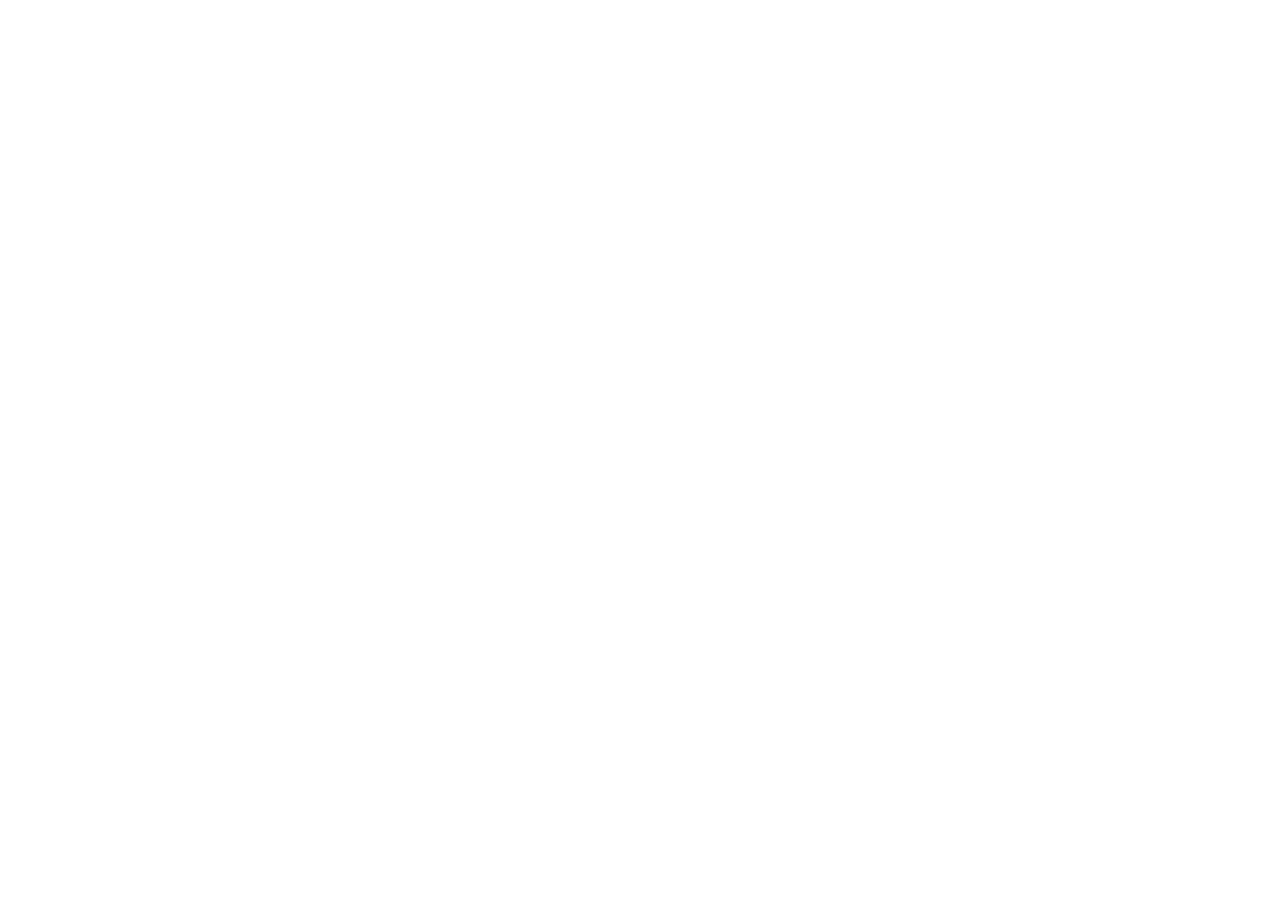
==== index.html @ caa86ff1 "Primeiro Commit" ====
<!DOCTYPE html>
<html lang="pt-br">
<head>
    <meta charset="UTF-8">
    <meta name="viewport" content="width=device-width, initial-scale=1.0">
    <title>Portifólio</title>
</head>
<body>
    
</body>
</html>
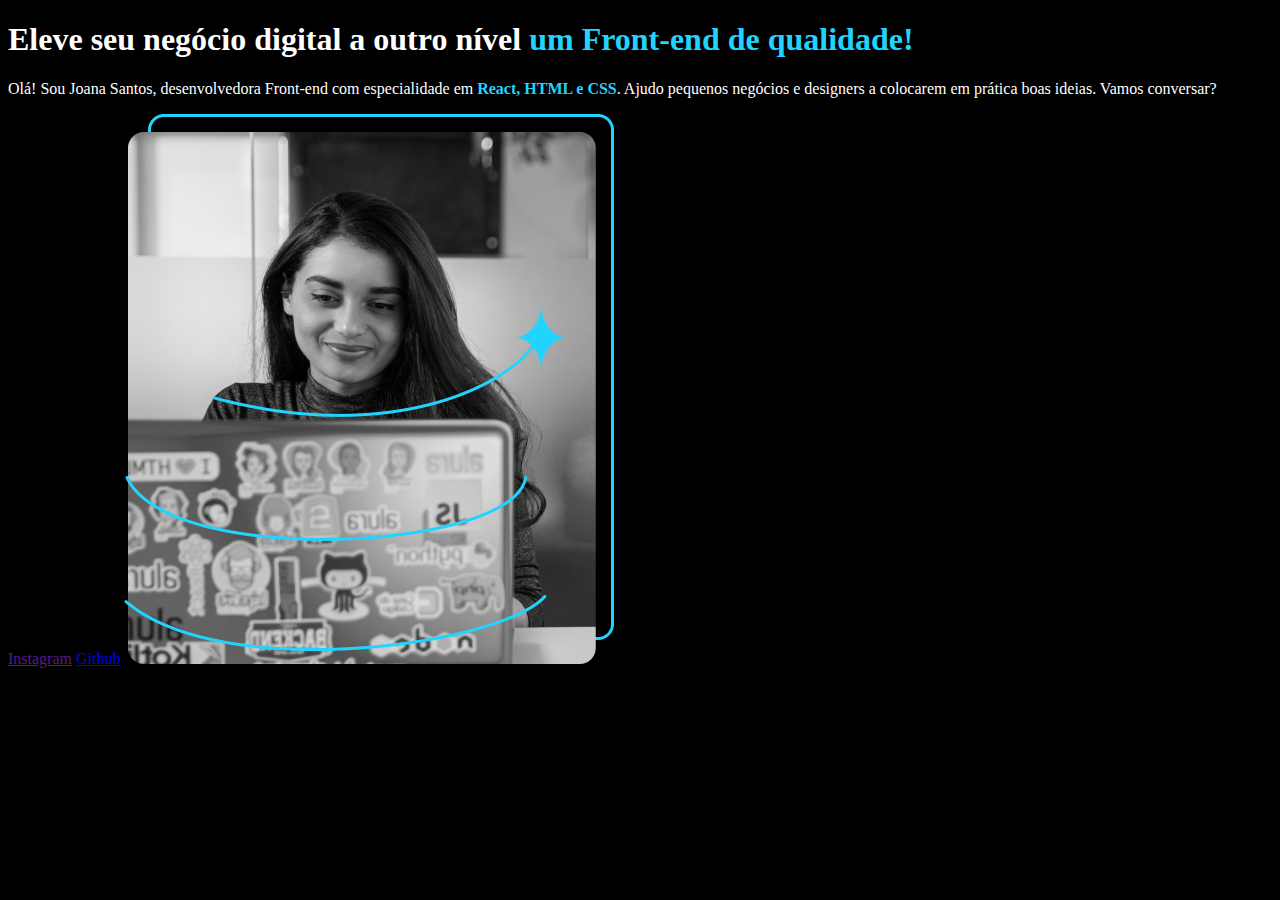
==== commit 457fc32d: "Style.css" ====
--- a/index.html
+++ b/index.html
@@ -3,9 +3,20 @@
 <head>
     <meta charset="UTF-8">
     <meta name="viewport" content="width=device-width, initial-scale=1.0">
+    <link rel="stylesheet" href="./style.css">
     <title>Portifólio</title>
 </head>
 <body>
-    
+    <header></header>
+    <main>
+        <h1>Eleve seu negócio digital a outro nível <strong>um Front-end de qualidade!</strong></h1>
+        <p>Olá! Sou Joana Santos, desenvolvedora Front-end com especialidade em <strong>React, HTML e CSS</strong>. Ajudo pequenos negócios e designers a colocarem em prática boas ideias. Vamos conversar?</p>
+        <a href="">Instagram</a>
+        <a href="https://github.com/IMonteiroDev?tab=repositories">Github</a>
+        <img src="./Imagem.png" alt="Foto da Joana Santos programando">
+    </main>
+    <footer>
+
+    </footer>
 </body>
 </html>--- a/style.css
+++ b/style.css
@@ -0,0 +1,8 @@
+body{
+    background-color: black;
+    color: white;
+}
+
+strong{
+    color: #22d4fd;
+}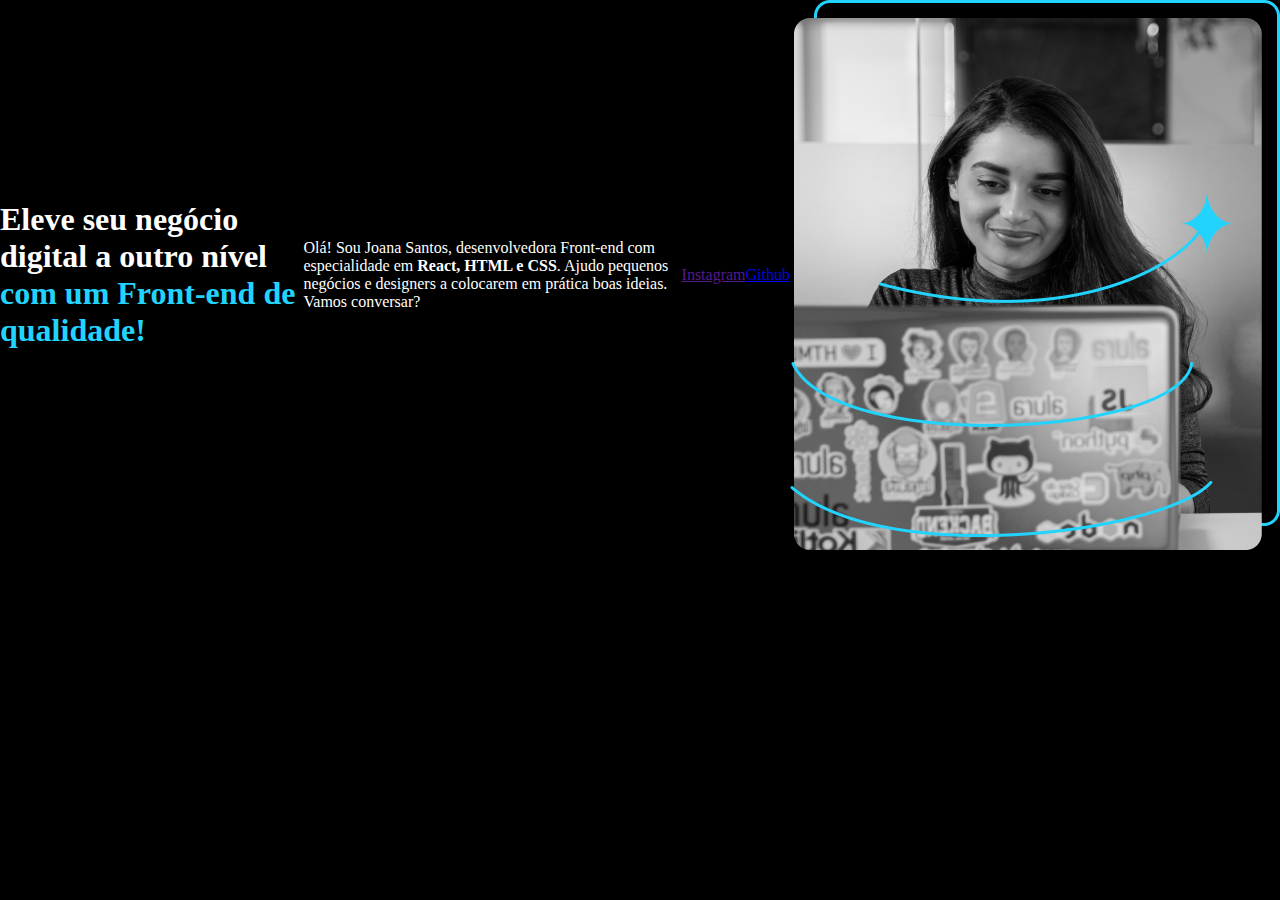
==== commit 0288fbdb: "Primeiro Projeto Terminado" ====
--- a/index.html
+++ b/index.html
@@ -8,8 +8,8 @@
 </head>
 <body>
     <header></header>
-    <main>
-        <h1>Eleve seu negócio digital a outro nível <strong>um Front-end de qualidade!</strong></h1>
+    <main class="apresentacao"> <!-- Utilizasse class para ser um container-->
+        <h1>Eleve seu negócio digital a outro nível <strong class="titulo-destaque">com um Front-end de qualidade!</strong></h1>
         <p>Olá! Sou Joana Santos, desenvolvedora Front-end com especialidade em <strong>React, HTML e CSS</strong>. Ajudo pequenos negócios e designers a colocarem em prática boas ideias. Vamos conversar?</p>
         <a href="">Instagram</a>
         <a href="https://github.com/IMonteiroDev?tab=repositories">Github</a>
--- a/style.css
+++ b/style.css
@@ -1,8 +1,20 @@
+*{
+    margin: 0;
+    padding: 0;
+}
+
 body{
+    height: 100vh;
+    box-sizing: border-box;
     background-color: black;
     color: white;
 }
 
-strong{
+.titulo-destaque{
     color: #22d4fd;
+}
+
+.apresentacao {
+    display: flex;
+    align-items: center;
 }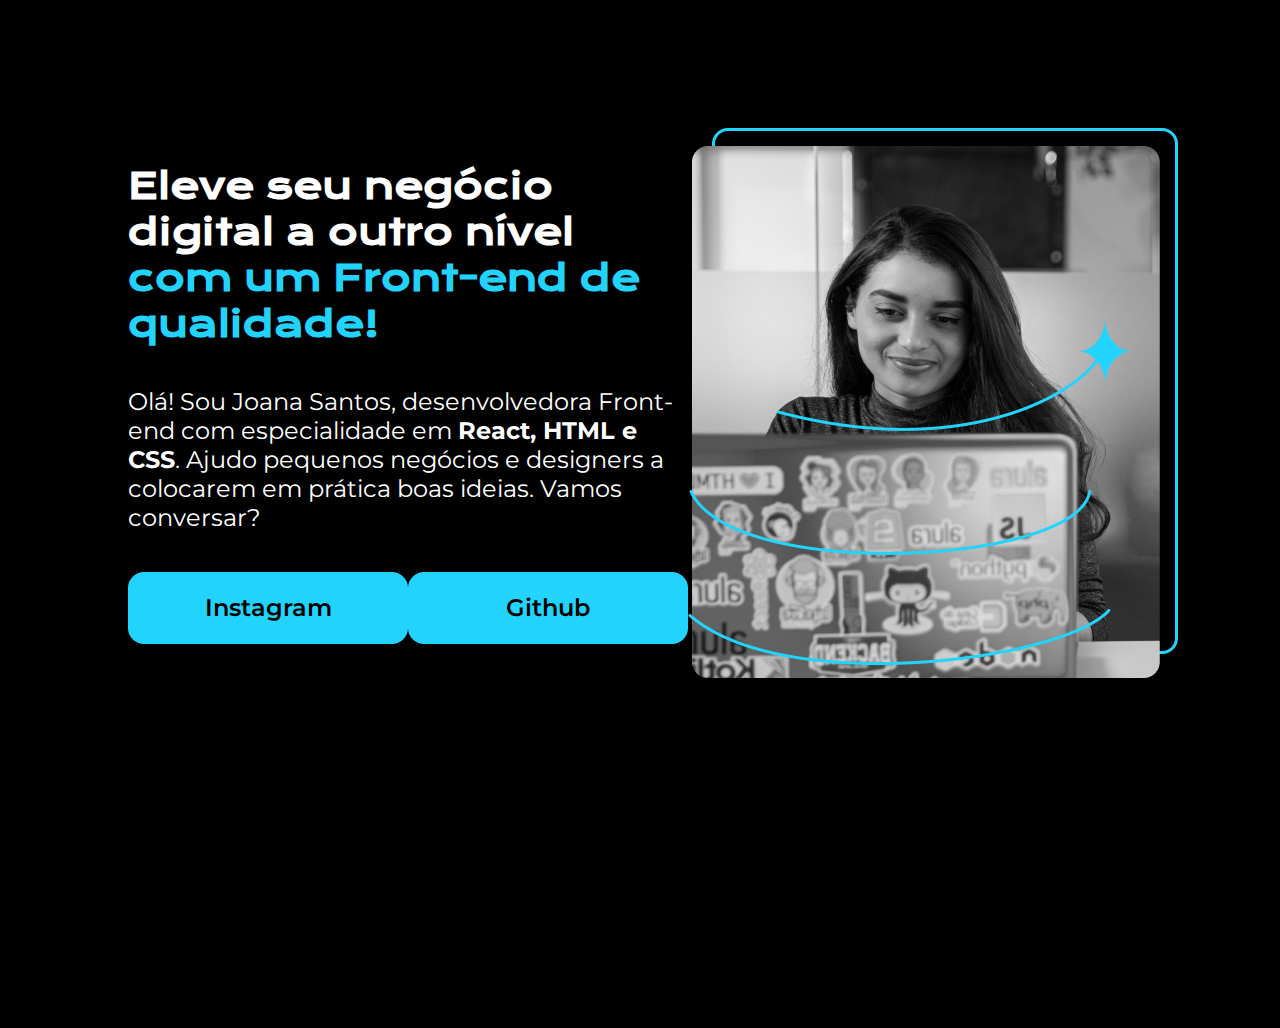
==== commit b3e3a1a5: "Fim Portifolio" ====
--- a/index.html
+++ b/index.html
@@ -9,10 +9,14 @@
 <body>
     <header></header>
     <main class="apresentacao"> <!-- Utilizasse class para ser um container-->
-        <h1>Eleve seu negócio digital a outro nível <strong class="titulo-destaque">com um Front-end de qualidade!</strong></h1>
-        <p>Olá! Sou Joana Santos, desenvolvedora Front-end com especialidade em <strong>React, HTML e CSS</strong>. Ajudo pequenos negócios e designers a colocarem em prática boas ideias. Vamos conversar?</p>
-        <a href="">Instagram</a>
-        <a href="https://github.com/IMonteiroDev?tab=repositories">Github</a>
+        <section class="apresentacao_conteudo">
+            <h1 class="apresentacao_conteudo_titulo">Eleve seu negócio digital a outro nível <strong class="titulo-destaque">com um Front-end de qualidade!</strong></h1>
+            <p class="apresentacao_conteudo_texto">Olá! Sou Joana Santos, desenvolvedora Front-end com especialidade em <strong>React, HTML e CSS</strong>. Ajudo pequenos negócios e designers a colocarem em prática boas ideias. Vamos conversar?</p>
+            <div class="apresentacao_links">
+                <a class="apresentacao_links_link" href="">Instagram</a>
+                <a class="apresentacao_links_link" href="https://github.com/IMonteiroDev?tab=repositories">Github</a>
+            </div>
+        </section>
         <img src="./Imagem.png" alt="Foto da Joana Santos programando">
     </main>
     <footer>
--- a/style.css
+++ b/style.css
@@ -1,3 +1,5 @@
+@import url('https://fonts.googleapis.com/css2?family=Krona+One&family=Montserrat:wght@400;600&display=swap');
+
 *{
     margin: 0;
     padding: 0;
@@ -15,6 +17,43 @@
 }
 
 .apresentacao {
+    margin: 10%;
     display: flex;
     align-items: center;
+    justify-content: space-between;
+}
+
+.apresentacao_conteudo{
+    width: 615px;
+    display: flex;
+    flex-direction: column;
+    gap: 40px
+}
+
+.apresentacao_conteudo_titulo{
+    font-size: 36px;
+    font-family: 'Krona One', sans-serif;
+}
+
+.apresentacao_conteudo_texto{
+    font-size: 24px;
+    font-family: 'Montserrat', sans-serif;
+}
+
+.apresentacao_links{
+    display: flex;
+    justify-content: space-between;
+}
+
+.apresentacao_links_link{
+    background-color: #22d4fd;
+    width: 280px;
+    text-align: center;
+    border-radius: 16px;
+    font-size: 24px;
+    font-weight: 600;
+    padding: 21.5px 0;
+    text-decoration: none;
+    color: #000000;
+    font-family: 'Montserrat', sans-serif;
 }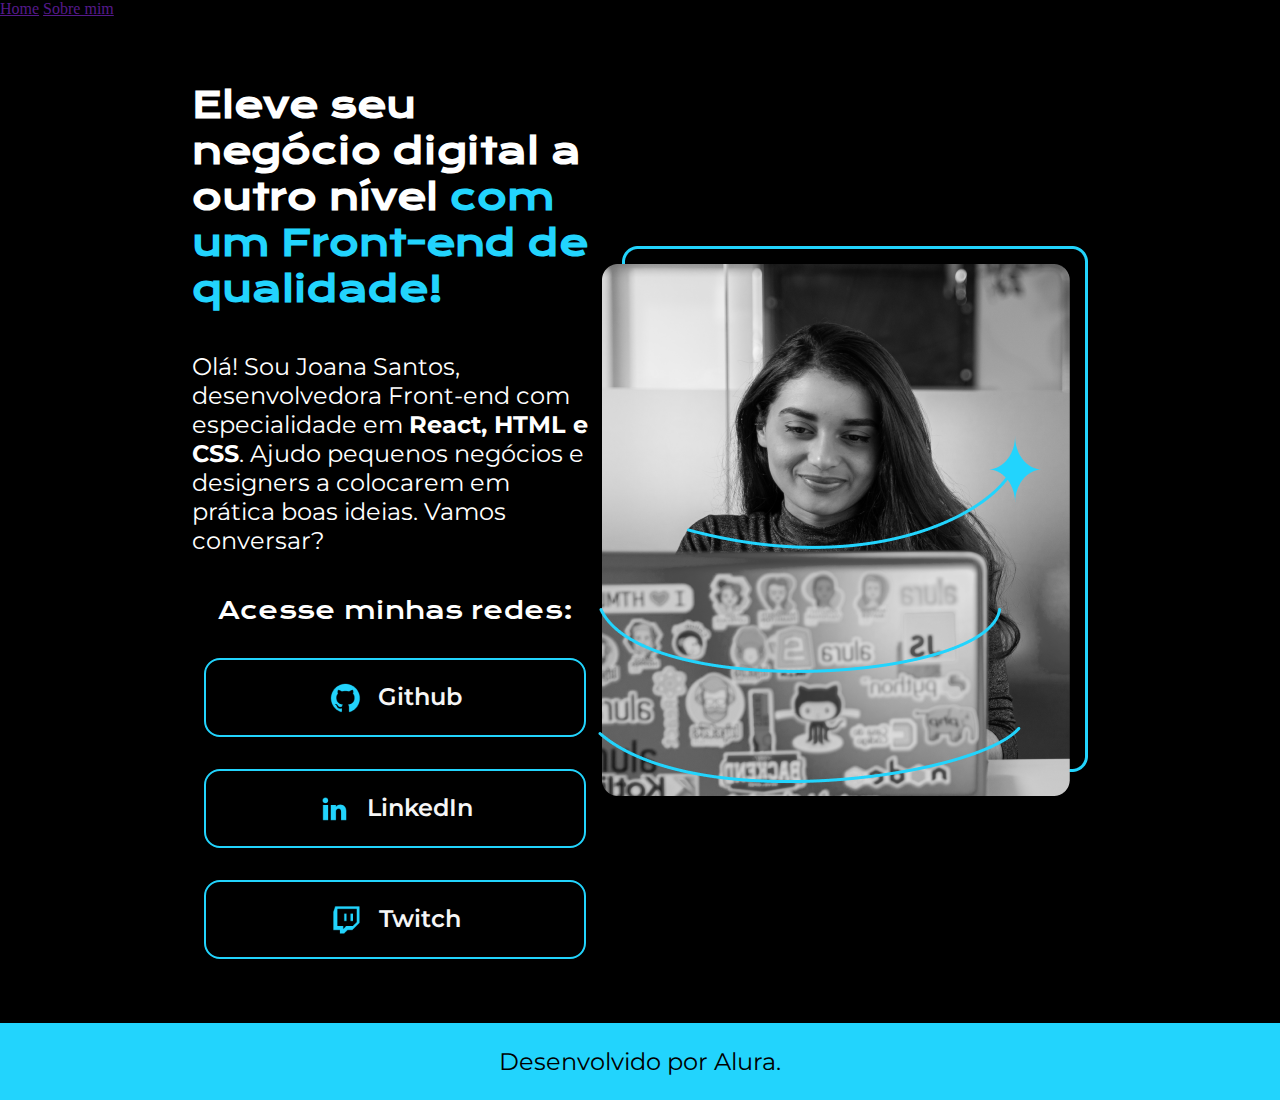
==== commit 2f825433: "main" ====
--- a/index.html
+++ b/index.html
@@ -7,20 +7,36 @@
     <title>Portifólio</title>
 </head>
 <body>
-    <header></header>
+    <header class="cabecalho">
+        <nav class="cabecalho_menu">
+            <a class="cabecalho_menu_link" href="">Home</a>
+            <a class="cabecalho_menu_link" href="">Sobre mim</a>
+        </nav>
+    </header>
     <main class="apresentacao"> <!-- Utilizasse class para ser um container-->
         <section class="apresentacao_conteudo">
             <h1 class="apresentacao_conteudo_titulo">Eleve seu negócio digital a outro nível <strong class="titulo-destaque">com um Front-end de qualidade!</strong></h1>
             <p class="apresentacao_conteudo_texto">Olá! Sou Joana Santos, desenvolvedora Front-end com especialidade em <strong>React, HTML e CSS</strong>. Ajudo pequenos negócios e designers a colocarem em prática boas ideias. Vamos conversar?</p>
             <div class="apresentacao_links">
-                <a class="apresentacao_links_link" href="">Instagram</a>
-                <a class="apresentacao_links_link" href="https://github.com/IMonteiroDev?tab=repositories">Github</a>
+                <h2 class="apresentacao_links_subtitulo">Acesse minhas redes:</h2>
+                <a class="apresentacao_links_link" href="https://github.com/IMonteiroDev?tab=repositories">
+                    <img src="./assets/github.png">
+                    Github
+                </a>
+                <a class="apresentacao_links_link" href="https://github.com/IMonteiroDev?tab=repositories">
+                    <img src="./assets/linkedin.png">
+                    LinkedIn
+                </a>
+                <a class="apresentacao_links_link" href="https://github.com/IMonteiroDev?tab=repositories">
+                    <img src="./assets/twitch.png">
+                    Twitch
+                </a>
             </div>
         </section>
-        <img src="./Imagem.png" alt="Foto da Joana Santos programando">
+        <img src="./assets/Imagem.png" alt="Foto da Joana Santos programando">
     </main>
-    <footer>
-
+    <footer class="rodape">
+        <p>Desenvolvido por Alura.</p>
     </footer>
 </body>
 </html>--- a/style.css
+++ b/style.css
@@ -6,7 +6,7 @@
 }
 
 body{
-    height: 100vh;
+    /*height: 100vh;*/
     box-sizing: border-box;
     background-color: black;
     color: white;
@@ -17,7 +17,7 @@
 }
 
 .apresentacao {
-    margin: 10%;
+    padding: 5% 15%;
     display: flex;
     align-items: center;
     justify-content: space-between;
@@ -42,18 +42,44 @@
 
 .apresentacao_links{
     display: flex;
+    flex-direction: column;
     justify-content: space-between;
+    align-items: center;
+    gap: 32px;
+}
+
+.apresentacao_links_subtitulo{
+    font-family: 'Krona One', sans-serif;
+    font-weight: 400;
+    font-size: 24px;
 }
 
 .apresentacao_links_link{
-    background-color: #22d4fd;
-    width: 280px;
+    display: flex;
+    justify-content: center;
+    gap: 16px;
+    border: 2px solid #22d4fd;
+    width: 378px;
     text-align: center;
     border-radius: 16px;
     font-size: 24px;
     font-weight: 600;
     padding: 21.5px 0;
     text-decoration: none;
+    color: #F6F6F6;
+    font-family: 'Montserrat', sans-serif;
+}
+
+.apresentacao_links_link:hover {
+    background-color: #272727;
+}
+
+.rodape {
+    padding: 24px;
     color: #000000;
+    background-color: #22d4fd;
+    text-align: center;
     font-family: 'Montserrat', sans-serif;
+    font-size: 24px;
+    font-weight: 400;
 }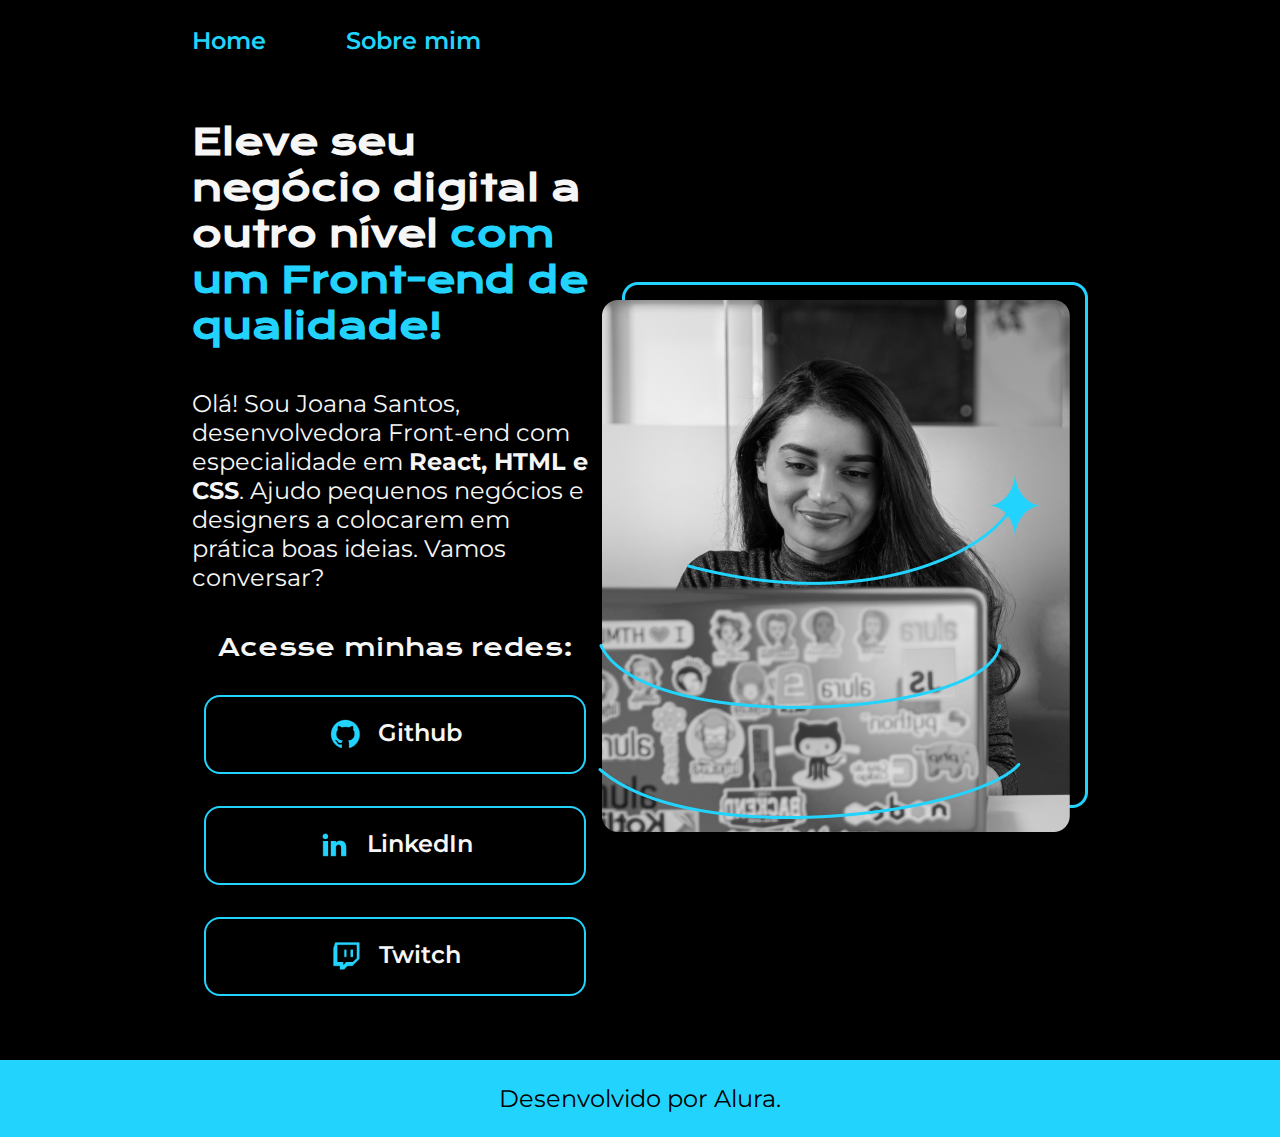
==== commit 0a8bc1f3: "Projeto Final" ====
--- a/index.html
+++ b/index.html
@@ -3,14 +3,14 @@
 <head>
     <meta charset="UTF-8">
     <meta name="viewport" content="width=device-width, initial-scale=1.0">
-    <link rel="stylesheet" href="./style.css">
+    <link rel="stylesheet" href="./styles/style.css">
     <title>Portifólio</title>
 </head>
 <body>
     <header class="cabecalho">
         <nav class="cabecalho_menu">
-            <a class="cabecalho_menu_link" href="">Home</a>
-            <a class="cabecalho_menu_link" href="">Sobre mim</a>
+            <a class="cabecalho_menu_link" href="./index.html">Home</a>
+            <a class="cabecalho_menu_link" href="./about.html">Sobre mim</a>
         </nav>
     </header>
     <main class="apresentacao"> <!-- Utilizasse class para ser um container-->
--- a/styles/style.css
+++ b/styles/style.css
@@ -0,0 +1,112 @@
+@import url('https://fonts.googleapis.com/css2?family=Krona+One&family=Montserrat:wght@400;600&display=swap');
+
+:root{
+    --cor-primaria:#000000;
+    --cor-secundaria: #f6f6f6;
+    --cor-terciaria: #22d4fd;
+    --cor-hover: #272727;
+
+    --font-primaria:'Krona One', sans-serif;
+    --font-secundaria:'Montserrat', sans-serif;
+}
+
+*{
+    margin: 0;
+    padding: 0;
+}
+
+body{
+    /*height: 100vh;*/
+    box-sizing: border-box;
+    background-color: var(--cor-primaria);
+    color: var(--cor-secundaria);
+}
+
+.cabecalho{
+    padding: 2% 0% 0% 15%;
+}
+
+.cabecalho_menu{
+    display: flex;
+    gap: 80px;
+}
+
+.cabecalho_menu_link{
+    font-family: var(--font-secundaria);
+    font-size: 24px;
+    font-weight: 600;
+    color: var(--cor-terciaria);
+    text-decoration: none;
+}
+
+.apresentacao {
+    padding: 5% 15%;
+    display: flex;
+    align-items: center;
+    justify-content: space-between;
+}
+
+.apresentacao_conteudo{
+    width: 615px;
+    display: flex;
+    flex-direction: column;
+    gap: 40px
+}
+
+.apresentacao_conteudo_titulo{
+    font-size: 36px;
+    font-family: var(--font-primaria);
+}
+
+.titulo-destaque{
+    color: var(--cor-terciaria);
+}
+
+.apresentacao_conteudo_texto{
+    font-size: 24px;
+    font-family: var(--font-secundaria);
+}
+
+.apresentacao_links{
+    display: flex;
+    flex-direction: column;
+    justify-content: space-between;
+    align-items: center;
+    gap: 32px;
+}
+
+.apresentacao_links_subtitulo{
+    font-family: var(--font-primaria);
+    font-weight: 400;
+    font-size: 24px;
+}
+
+.apresentacao_links_link{
+    display: flex;
+    justify-content: center;
+    gap: 16px;
+    border: 2px solid var(--cor-terciaria);
+    width: 378px;
+    text-align: center;
+    border-radius: 16px;
+    font-size: 24px;
+    font-weight: 600;
+    padding: 21.5px 0;
+    text-decoration: none;
+    color: var(--cor-secundaria);
+    font-family: var(--font-secundaria);
+}
+
+.apresentacao_links_link:hover {
+    background-color: var(--cor-hover);
+}
+
+.rodape {
+    padding: 24px;
+    color: var(--cor-primaria);
+    background-color: var(--cor-terciaria);
+    text-align: center;
+    font-family: var(--font-secundaria);
+    font-size: 24px;
+    font-weight: 400;
+}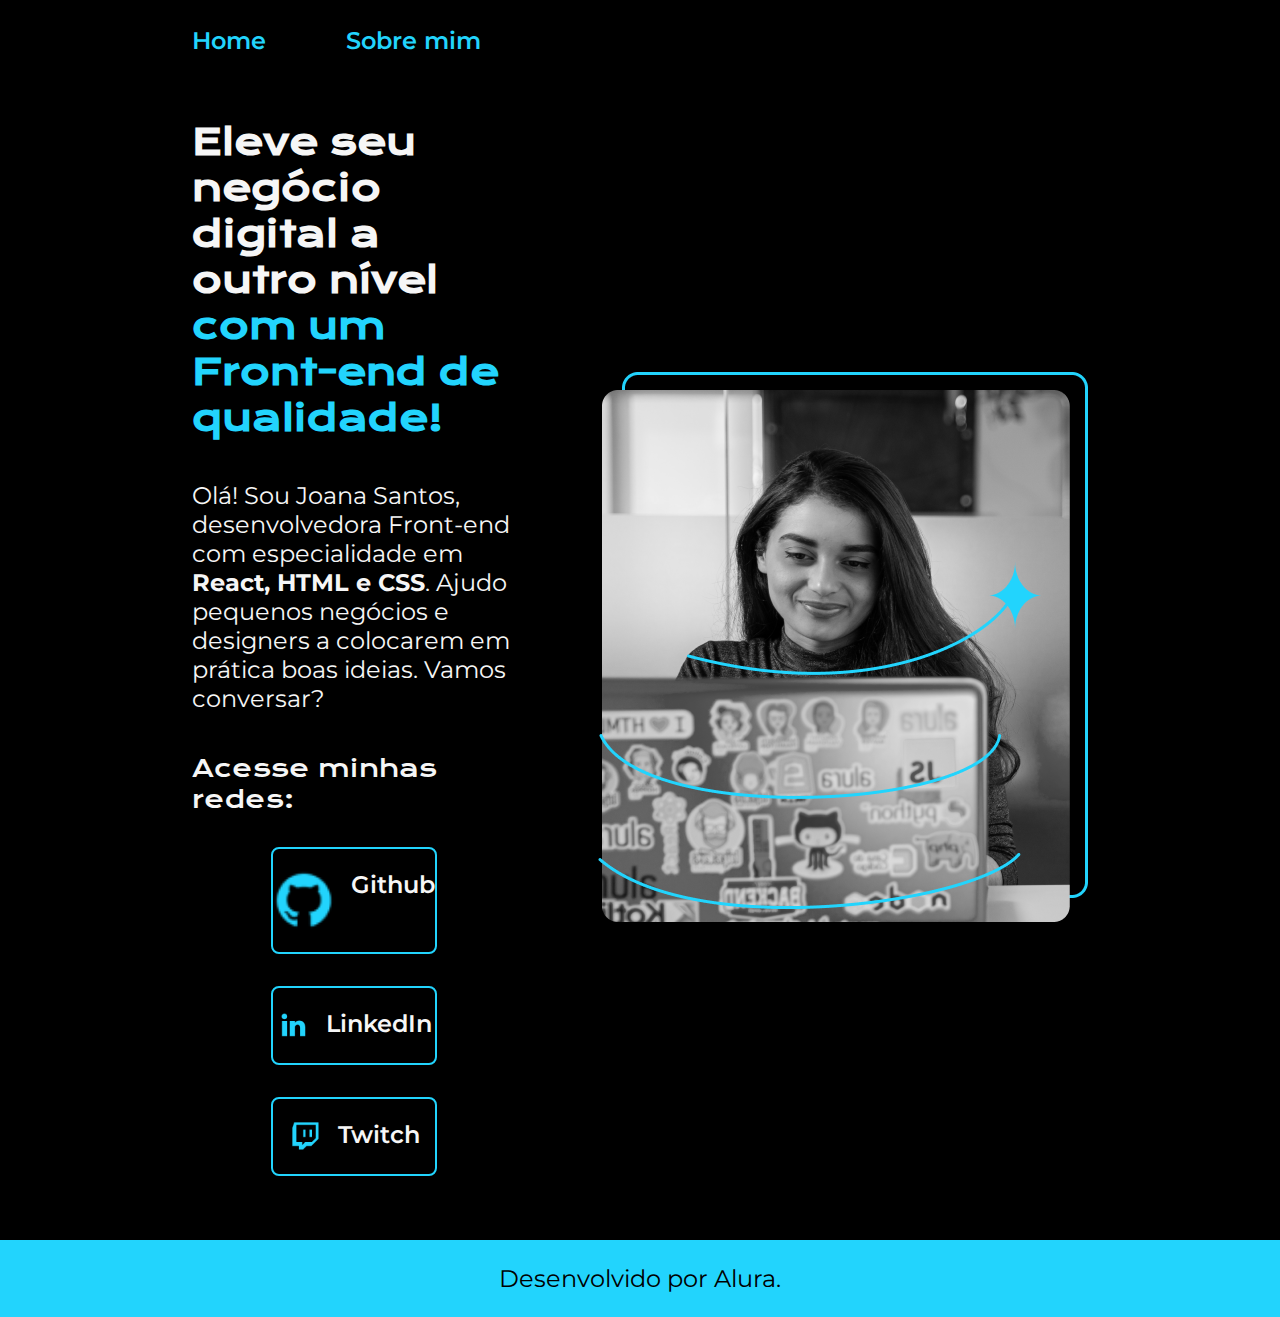
==== commit 1eca5d13: "Atualização para teste" ====
--- a/index.html
+++ b/index.html
@@ -19,15 +19,15 @@
             <p class="apresentacao_conteudo_texto">Olá! Sou Joana Santos, desenvolvedora Front-end com especialidade em <strong>React, HTML e CSS</strong>. Ajudo pequenos negócios e designers a colocarem em prática boas ideias. Vamos conversar?</p>
             <div class="apresentacao_links">
                 <h2 class="apresentacao_links_subtitulo">Acesse minhas redes:</h2>
-                <a class="apresentacao_links_link" href="https://github.com/IMonteiroDev?tab=repositories">
-                    <img src="./assets/github.png">
+                <a class="apresentacao_links_navegacao" href="https://github.com/IMonteiroDev?tab=repositories">
+                    <img class="apresentacao_img" src="./assets/github.png">
                     Github
                 </a>
-                <a class="apresentacao_links_link" href="https://github.com/IMonteiroDev?tab=repositories">
+                <a class="apresentacao_links_navegacao" href="https://github.com/IMonteiroDev?tab=repositories">
                     <img src="./assets/linkedin.png">
                     LinkedIn
                 </a>
-                <a class="apresentacao_links_link" href="https://github.com/IMonteiroDev?tab=repositories">
+                <a class="apresentacao_links_navegacao" href="https://github.com/IMonteiroDev?tab=repositories">
                     <img src="./assets/twitch.png">
                     Twitch
                 </a>
--- a/styles/style.css
+++ b/styles/style.css
@@ -33,7 +33,7 @@
 
 .cabecalho_menu_link{
     font-family: var(--font-secundaria);
-    font-size: 24px;
+    font-size: 1.5rem;
     font-weight: 600;
     color: var(--cor-terciaria);
     text-decoration: none;
@@ -44,17 +44,18 @@
     display: flex;
     align-items: center;
     justify-content: space-between;
+    gap: 82px;
 }
 
 .apresentacao_conteudo{
-    width: 615px;
+    width: 50%;
     display: flex;
     flex-direction: column;
     gap: 40px
 }
 
 .apresentacao_conteudo_titulo{
-    font-size: 36px;
+    font-size: 2.25rem;
     font-family: var(--font-primaria);
 }
 
@@ -63,7 +64,7 @@
 }
 
 .apresentacao_conteudo_texto{
-    font-size: 24px;
+    font-size: 1.5rem;
     font-family: var(--font-secundaria);
 }
 
@@ -78,18 +79,18 @@
 .apresentacao_links_subtitulo{
     font-family: var(--font-primaria);
     font-weight: 400;
-    font-size: 24px;
+    font-size: 1.5rem;
 }
 
-.apresentacao_links_link{
+.apresentacao_links_navegacao{
     display: flex;
     justify-content: center;
     gap: 16px;
     border: 2px solid var(--cor-terciaria);
-    width: 378px;
+    width: 50%;
     text-align: center;
-    border-radius: 16px;
-    font-size: 24px;
+    border-radius: 8px;
+    font-size: 1.5rem;
     font-weight: 600;
     padding: 21.5px 0;
     text-decoration: none;
@@ -101,12 +102,36 @@
     background-color: var(--cor-hover);
 }
 
+.apresentacao_img{
+    width: 50%;
+}
+
 .rodape {
     padding: 24px;
     color: var(--cor-primaria);
     background-color: var(--cor-terciaria);
     text-align: center;
     font-family: var(--font-secundaria);
-    font-size: 24px;
+    font-size: 1.5rem;
     font-weight: 400;
+}
+
+@media (max-width: 1200px) {
+    .cabecalho{
+        padding: 10%;
+    }
+
+    .cabecalho_menu{
+        justify-content: center;
+    }
+
+    .apresentacao{
+        flex-direction: column-reverse;
+        padding: 5%;
+    }
+
+    .apresentacao_conteudo{
+        width: auto;
+    }
+
 }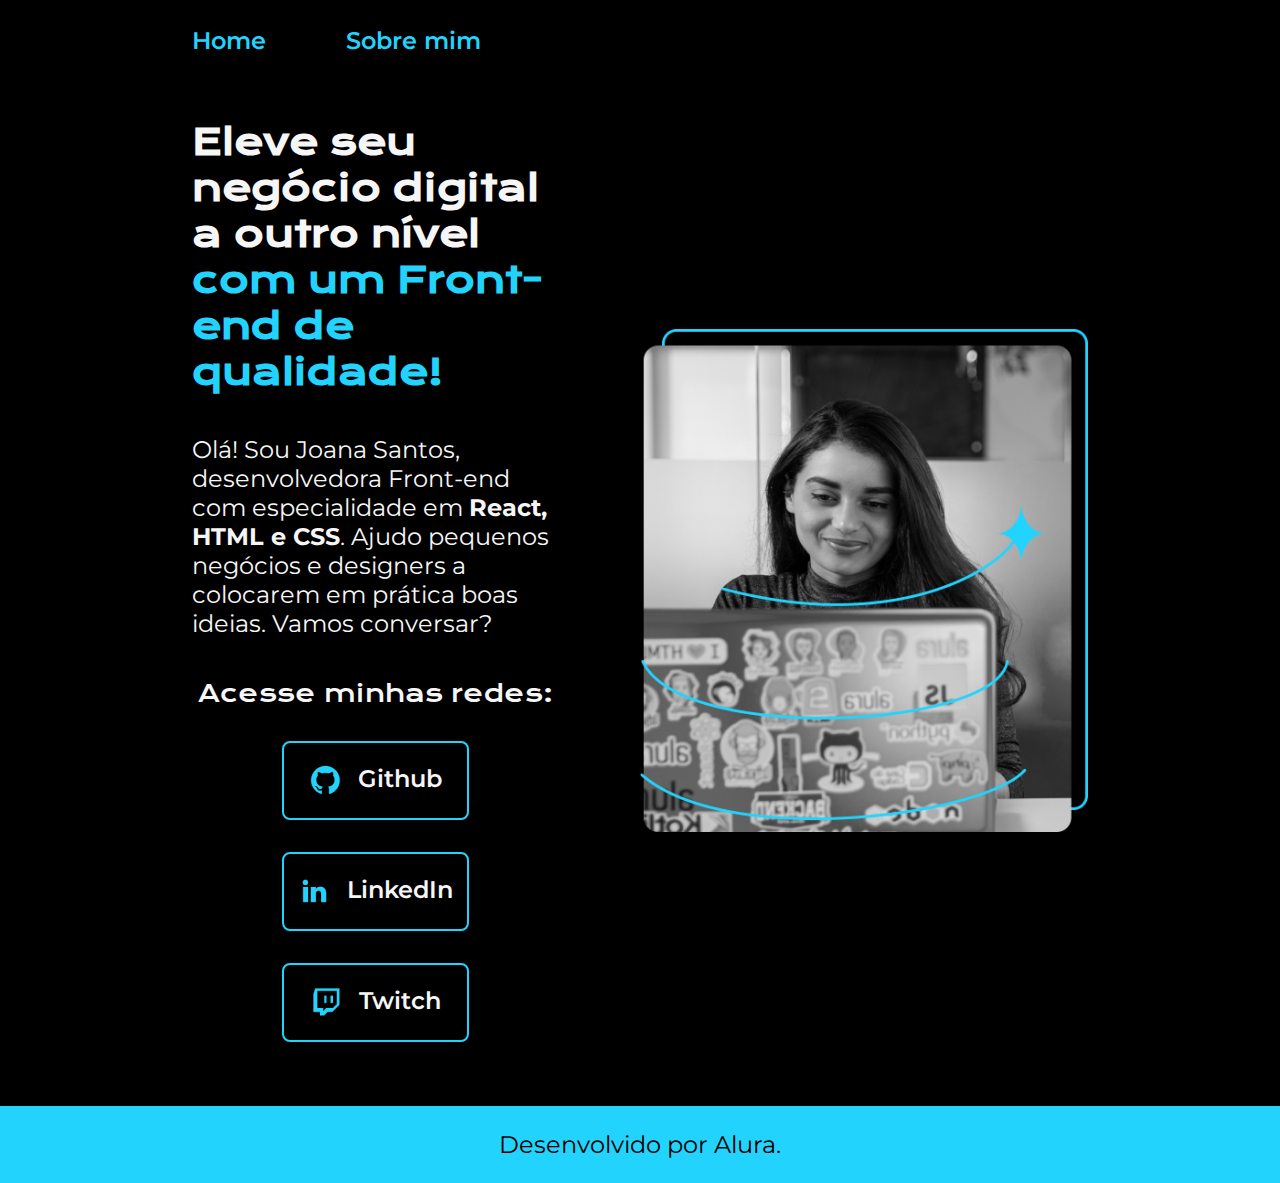
==== commit 170f12bb: "Real" ====
--- a/index.html
+++ b/index.html
@@ -20,7 +20,7 @@
             <div class="apresentacao_links">
                 <h2 class="apresentacao_links_subtitulo">Acesse minhas redes:</h2>
                 <a class="apresentacao_links_navegacao" href="https://github.com/IMonteiroDev?tab=repositories">
-                    <img class="apresentacao_img" src="./assets/github.png">
+                    <img src="./assets/github.png">
                     Github
                 </a>
                 <a class="apresentacao_links_navegacao" href="https://github.com/IMonteiroDev?tab=repositories">
@@ -33,7 +33,7 @@
                 </a>
             </div>
         </section>
-        <img src="./assets/Imagem.png" alt="Foto da Joana Santos programando">
+        <img class="apresentacao_img" src="./assets/Imagem.png" alt="Foto da Joana Santos programando">
     </main>
     <footer class="rodape">
         <p>Desenvolvido por Alura.</p>
